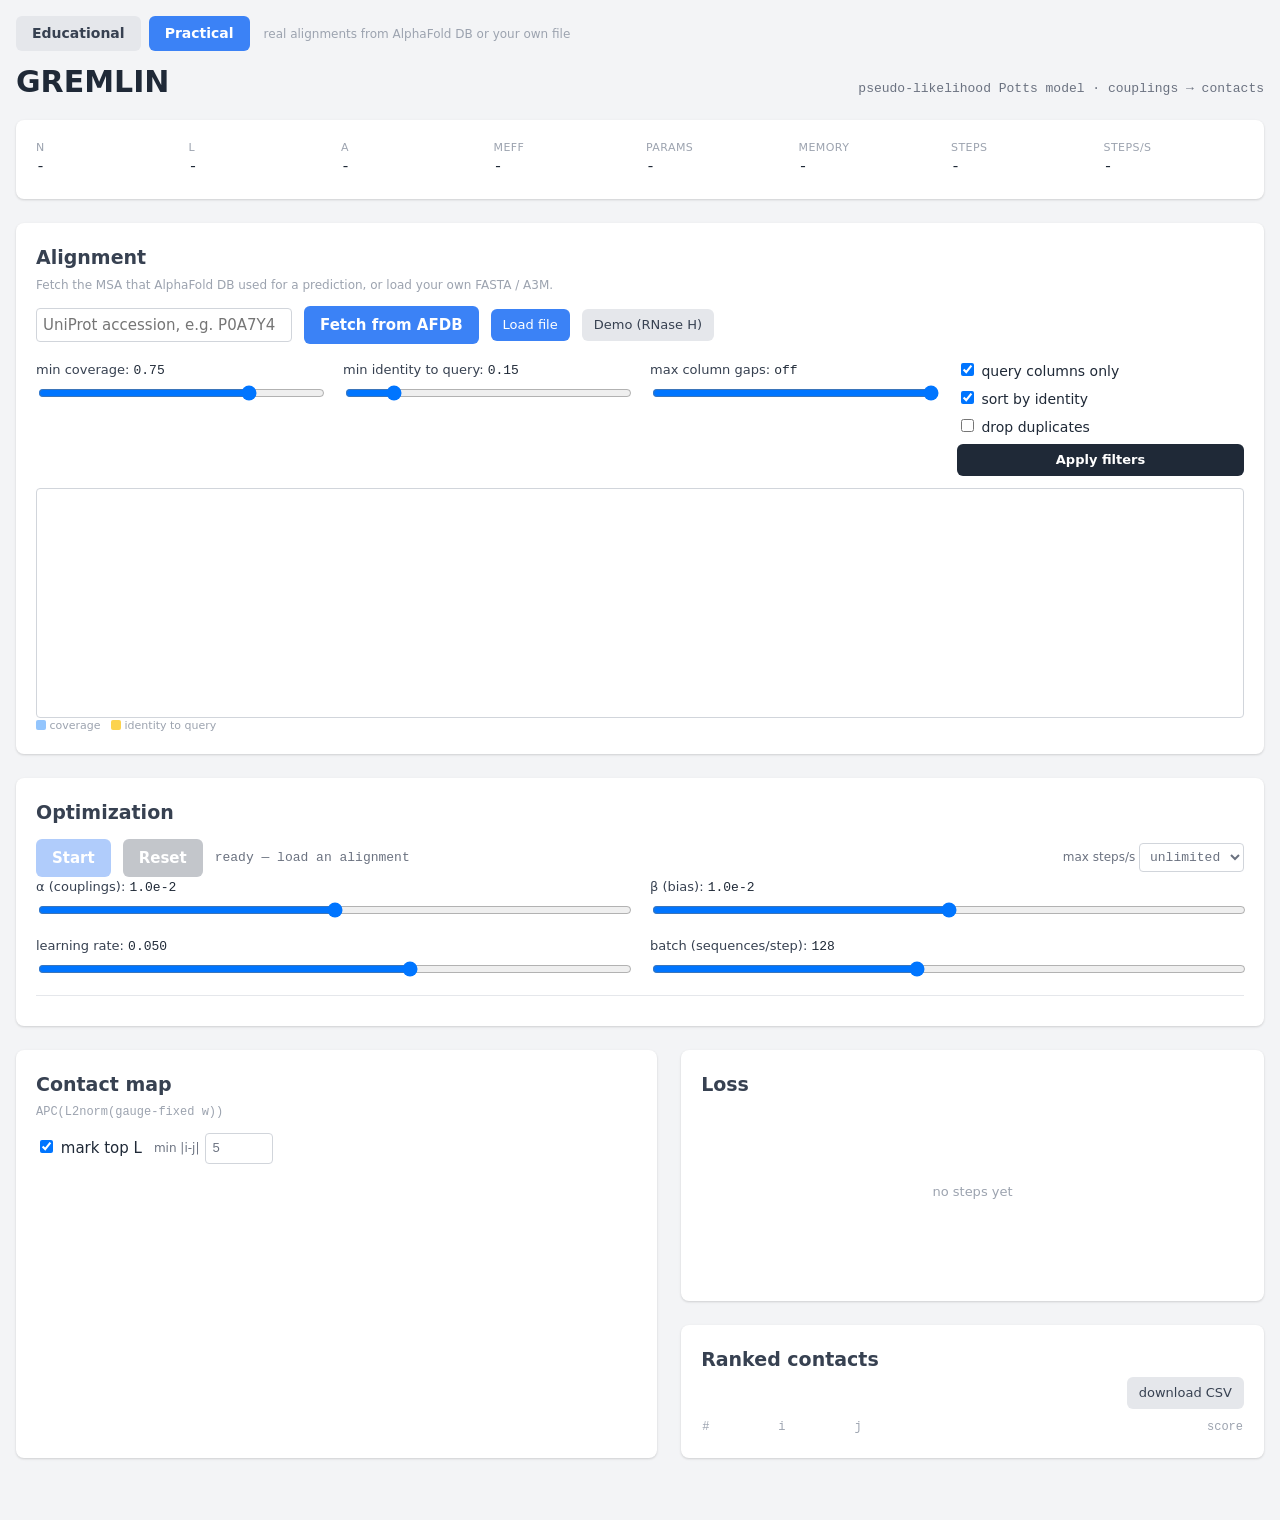
==== practical.html @ e768a0dc "Make GREMLIN fast enough for real MSAs; split into educational + practical pages The original was a " ====
<!DOCTYPE html>
<html lang="en">
<head>
  <meta charset="utf-8">
  <meta name="viewport" content="width=device-width, initial-scale=1">
  <title>GREMLIN &mdash; practical</title>
  <link rel="stylesheet" href="style.css">
  <link rel="icon" href="data:image/svg+xml,%3Csvg xmlns='http://www.w3.org/2000/svg' viewBox='0 0 16 16'%3E%3Crect width='16' height='16' fill='%23fff'/%3E%3Crect x='1' y='1' width='14' height='14' fill='none' stroke='%23111'/%3E%3Crect x='2' y='2' width='2' height='2' fill='%233b82f6'/%3E%3Crect x='12' y='12' width='2' height='2' fill='%233b82f6'/%3E%3Crect x='5' y='9' width='2' height='2' fill='%233b82f6'/%3E%3Crect x='9' y='5' width='2' height='2' fill='%233b82f6'/%3E%3C/svg%3E">
  <!--
    Practical page: real alignments from AlphaFold DB or your own file, with one
    output that matters -- APC(L2norm(gauge-fixed w)) -- redrawn live while the
    optimizer runs.

    Input conventions match py2Dmol so the two agree on what an alignment is:
    a3m lowercase columns are insertions, coverage is the non-gap fraction of a
    row, identity is measured against the query, '-' '.' ' ' and 'X' all count
    as gaps, and the defaults are coverage >= 0.75 and identity >= 0.15.
  -->
</head>
<body>
  <div id="root"></div>
  <noscript>This page needs JavaScript.</noscript>

  <script src="msa.js"></script>
  <script src="ui.js"></script>
  <!-- gremlin-core.js is NOT loaded here: it runs as a Worker, so the optimizer
       never touches the UI thread. -->
  <script src="practical.js"></script>

  <script>
    if (location.protocol === 'file:') {
      document.getElementById('root').innerHTML =
        '<div class="banner err" style="max-width:44rem;margin:4rem auto">' +
        '<b>Serve this over HTTP.</b><br>Web Workers are blocked on the ' +
        '<code>file://</code> origin. From this directory:<br><br>' +
        '<code>python3 -m http.server 8000</code><br><br>then open ' +
        '<code>http://localhost:8000/practical.html</code>.</div>';
    }
  </script>
</body>
</html>
---- style.css ----
/* Hand-written to replace the Tailwind CDN build (407KB of JIT compiler at
   runtime). Everything here is used; there is no framework to tree-shake. */

:root {
  --bg: #f3f4f6;
  --card: #ffffff;
  --ink: #1f2937;
  --muted: #6b7280;
  --faint: #9ca3af;
  --line: #e5e7eb;
  --blue: #3b82f6;
  --blue-dark: #2563eb;
  --red: #ef4444;
  --red-dark: #dc2626;
  --mono: ui-monospace, SFMono-Regular, Menlo, Consolas, monospace;
}

* { box-sizing: border-box; }

body {
  margin: 0;
  background: var(--bg);
  color: var(--ink);
  font: 15px/1.5 ui-sans-serif, system-ui, -apple-system, "Segoe UI", sans-serif;
}

.wrap { max-width: 1280px; margin: 0 auto; padding: 8px 16px 64px; }

/* ---- page switcher ---- */
.nav {
  display: flex; align-items: center; gap: 8px;
  max-width: 1280px; margin: 0 auto; padding: 16px 16px 0;
}
.nav a {
  font-size: 14px; font-weight: 600; text-decoration: none;
  color: #374151; background: #e5e7eb;
  padding: 7px 16px; border-radius: 6px;
}
.nav a:hover { background: #d1d5db; }
.nav a.on { background: var(--blue); color: #fff; }
.nav a.on:hover { background: var(--blue-dark); }
.nav-note { font-size: 12px; color: var(--faint); margin-left: 6px; }

/* ---- educational page ---- */
.edu-title { font-size: 30px; font-weight: 700; text-align: center; color: #1f2937; margin: 16px 0 24px; }
.sliders3 { display: grid; grid-template-columns: 1fr; gap: 16px; }
@media (min-width: 768px) { .sliders3 { grid-template-columns: repeat(3, 1fr); } }
.heat-label { font-family: var(--mono); font-size: 13px; color: var(--muted); margin-bottom: 8px; }

/* ---- practical page ---- */
.filters {
  display: grid; grid-template-columns: 1fr; gap: 12px 20px; margin-top: 16px;
}
@media (min-width: 900px) { .filters { grid-template-columns: repeat(4, 1fr); } }
.col-checks { display: flex; flex-direction: column; gap: 6px; font-size: 14px; }
.grid-main { display: grid; grid-template-columns: 1fr; gap: 24px; }
@media (min-width: 1024px) { .grid-main { grid-template-columns: minmax(0, 1.1fr) minmax(0, 1fr); } }
.key { display: inline-block; width: 10px; height: 10px; border-radius: 2px; vertical-align: -1px; }
.key.cov { background: #93c5fd; }
.key.idn { background: #fcd34d; }
.live {
  font-family: var(--mono); font-size: 12px; color: var(--muted);
  margin-top: 12px; padding-top: 10px; border-top: 1px solid var(--line);
}

/* ---- header ---- */
.head { display: flex; align-items: baseline; justify-content: space-between; flex-wrap: wrap; gap: 8px; margin-bottom: 16px; }
.head h1 { font-size: 30px; font-weight: 700; margin: 0; }
.head .sub { font-family: var(--mono); font-size: 13px; color: var(--muted); }

/* ---- cards & grid ---- */
.card { background: var(--card); border-radius: 8px; box-shadow: 0 1px 3px rgba(0,0,0,.1), 0 1px 2px rgba(0,0,0,.06); padding: 20px; }
.card h2 { font-size: 19px; font-weight: 600; color: #374151; margin: 0 0 4px; }
.card .note { font-size: 12px; color: var(--faint); margin-bottom: 12px; }
.card .note.mono { font-family: var(--mono); }

.grid2 { display: grid; grid-template-columns: 1fr; gap: 24px; margin-bottom: 24px; }
@media (min-width: 1024px) { .grid2 { grid-template-columns: 1fr 1fr; } }
.stack { display: flex; flex-direction: column; gap: 24px; }

/* ---- status strip ---- */
.stats { display: grid; grid-template-columns: repeat(2, 1fr); gap: 12px; margin-bottom: 24px; }
@media (min-width: 640px) { .stats { grid-template-columns: repeat(4, 1fr); } }
@media (min-width: 1024px) { .stats { grid-template-columns: repeat(8, 1fr); } }
.stats .k { font-size: 11px; text-transform: uppercase; letter-spacing: .04em; color: var(--faint); }
.stats .v { font-family: var(--mono); font-size: 15px; }

/* ---- banners ---- */
.banner { border-radius: 8px; padding: 12px 16px; margin-bottom: 16px; font-size: 14px; }
.banner.err { background: #fef2f2; border: 1px solid #fca5a5; color: #7f1d1d; }
.banner.warn { background: #fffbeb; border: 1px solid #fcd34d; color: #78350f; }
.banner.info { background: #eff6ff; border: 1px solid #93c5fd; color: #1e3a8a; }
.banner[hidden] { display: none; }

/* ---- controls ---- */
.row { display: flex; gap: 12px; align-items: center; flex-wrap: wrap; }
button {
  font: inherit; font-weight: 600; border: 0; border-radius: 6px;
  padding: 8px 16px; cursor: pointer; color: #fff; background: var(--blue);
}
button:hover { background: var(--blue-dark); }
button:disabled { opacity: .4; cursor: default; }
button.stop { background: var(--red); }
button.stop:hover { background: var(--red-dark); }
button.grey { background: #6b7280; }
button.grey:hover { background: #4b5563; }
button.small { padding: 6px 12px; font-size: 13px; font-weight: 500; background: #e5e7eb; color: #374151; }
button.small:hover { background: #d1d5db; }
button.dark { padding: 6px 12px; font-size: 13px; background: #1f2937; }
button.dark:hover { background: #111827; }

select, input[type=number], input[type=text], textarea {
  font: inherit; border: 1px solid #d1d5db; border-radius: 4px; padding: 5px 6px; background: #fff; color: inherit;
}
select, input[type=number] { font-family: var(--mono); font-size: 13px; }
input[type=number] { width: 74px; }
textarea { font-family: var(--mono); font-size: 13px; width: 100%; resize: vertical; }
input[type=range] { width: 100%; }

.sliders { display: grid; grid-template-columns: 1fr 1fr; gap: 12px 20px; }
.sl label { display: block; font-size: 13px; font-weight: 500; color: #374151; margin-bottom: 2px; }
.sl label .val { font-family: var(--mono); color: var(--ink); }
.checks { display: grid; grid-template-columns: 1fr 1fr; gap: 8px 20px; margin-top: 12px; font-size: 14px; }
.checks label.cb { display: flex; align-items: center; gap: 8px; }
.spacer { margin-left: auto; }
.file-btn { display: inline-block; background: var(--blue); color: #fff; font-size: 13px; font-weight: 500; padding: 6px 12px; border-radius: 6px; cursor: pointer; }
.file-btn:hover { background: var(--blue-dark); }
.file-btn input { display: none; }

/* ---- formula panel ---- */
.formula { font-family: var(--mono); font-size: 14px; color: #374151; line-height: 1.9; }
.formula .w { color: #2563eb; }
.formula .b { color: #dc2626; }
.formula .reg { color: #16a34a; }
.formula .hint { font-family: inherit; font-size: 12px; color: var(--faint); line-height: 1.6; margin-top: 8px; }
.formula .live { font-family: var(--mono); font-size: 12px; color: var(--muted); margin-top: 8px; padding-top: 8px; border-top: 1px solid var(--line); }

/* ---- misc text ---- */
.small { font-size: 12px; color: var(--muted); }
.tiny { font-size: 11px; color: var(--faint); }
.mono { font-family: var(--mono); }
ul.warnings { font-size: 12px; color: var(--muted); margin: 12px 0 0; padding-left: 18px; }
.status { font-family: var(--mono); font-size: 13px; color: var(--muted); margin: 8px 0 12px; }

/* ---- canvases ---- */
canvas { display: block; }
canvas.clickable { cursor: crosshair; }
.scrollx { overflow-x: auto; }

/* ---- MSA editor ---- */
.msa-edit { display: flex; height: 250px; }
.msa-gutter { width: 22px; margin-right: 8px; overflow: hidden; padding-top: 9px; flex: none; }
.msa-gutter div { height: 22px; display: flex; align-items: center; }
.msa-gutter input { margin: 0; }
.msa-stage { position: relative; flex: 1; }
.msa-stage canvas { position: absolute; top: 0; left: 0; border-radius: 4px; }
.msa-stage textarea {
  position: absolute; top: 0; left: 0; width: 100%; height: 250px;
  padding: 8px; font-size: 15px; line-height: 22px; letter-spacing: 0;
  border: 1px solid #ccc; border-radius: 4px; resize: none;
  color: transparent; caret-color: #000; background: transparent;
  overflow: auto; white-space: pre;
}
.msa-view { position: relative; overflow-y: auto; border: 1px solid #d1d5db; border-radius: 4px; cursor: pointer; }
.msa-view canvas { position: sticky; top: 0; left: 0; }

/* ---- contact table ---- */
.tbl-wrap { max-height: 340px; overflow-y: auto; }
input[type=number] { width: 68px; }
label.small input[type=number] { margin-left: 2px; }
table { width: 100%; border-collapse: collapse; font-family: var(--mono); font-size: 12px; }
thead th { text-align: left; color: var(--faint); font-weight: 500; padding-bottom: 2px; }
thead th.r, tbody td.r { text-align: right; }
tbody tr { cursor: pointer; }
tbody tr:hover { background: #f3f4f6; }
tbody td { padding: 1px 0; }
tbody td.dim { color: var(--faint); }
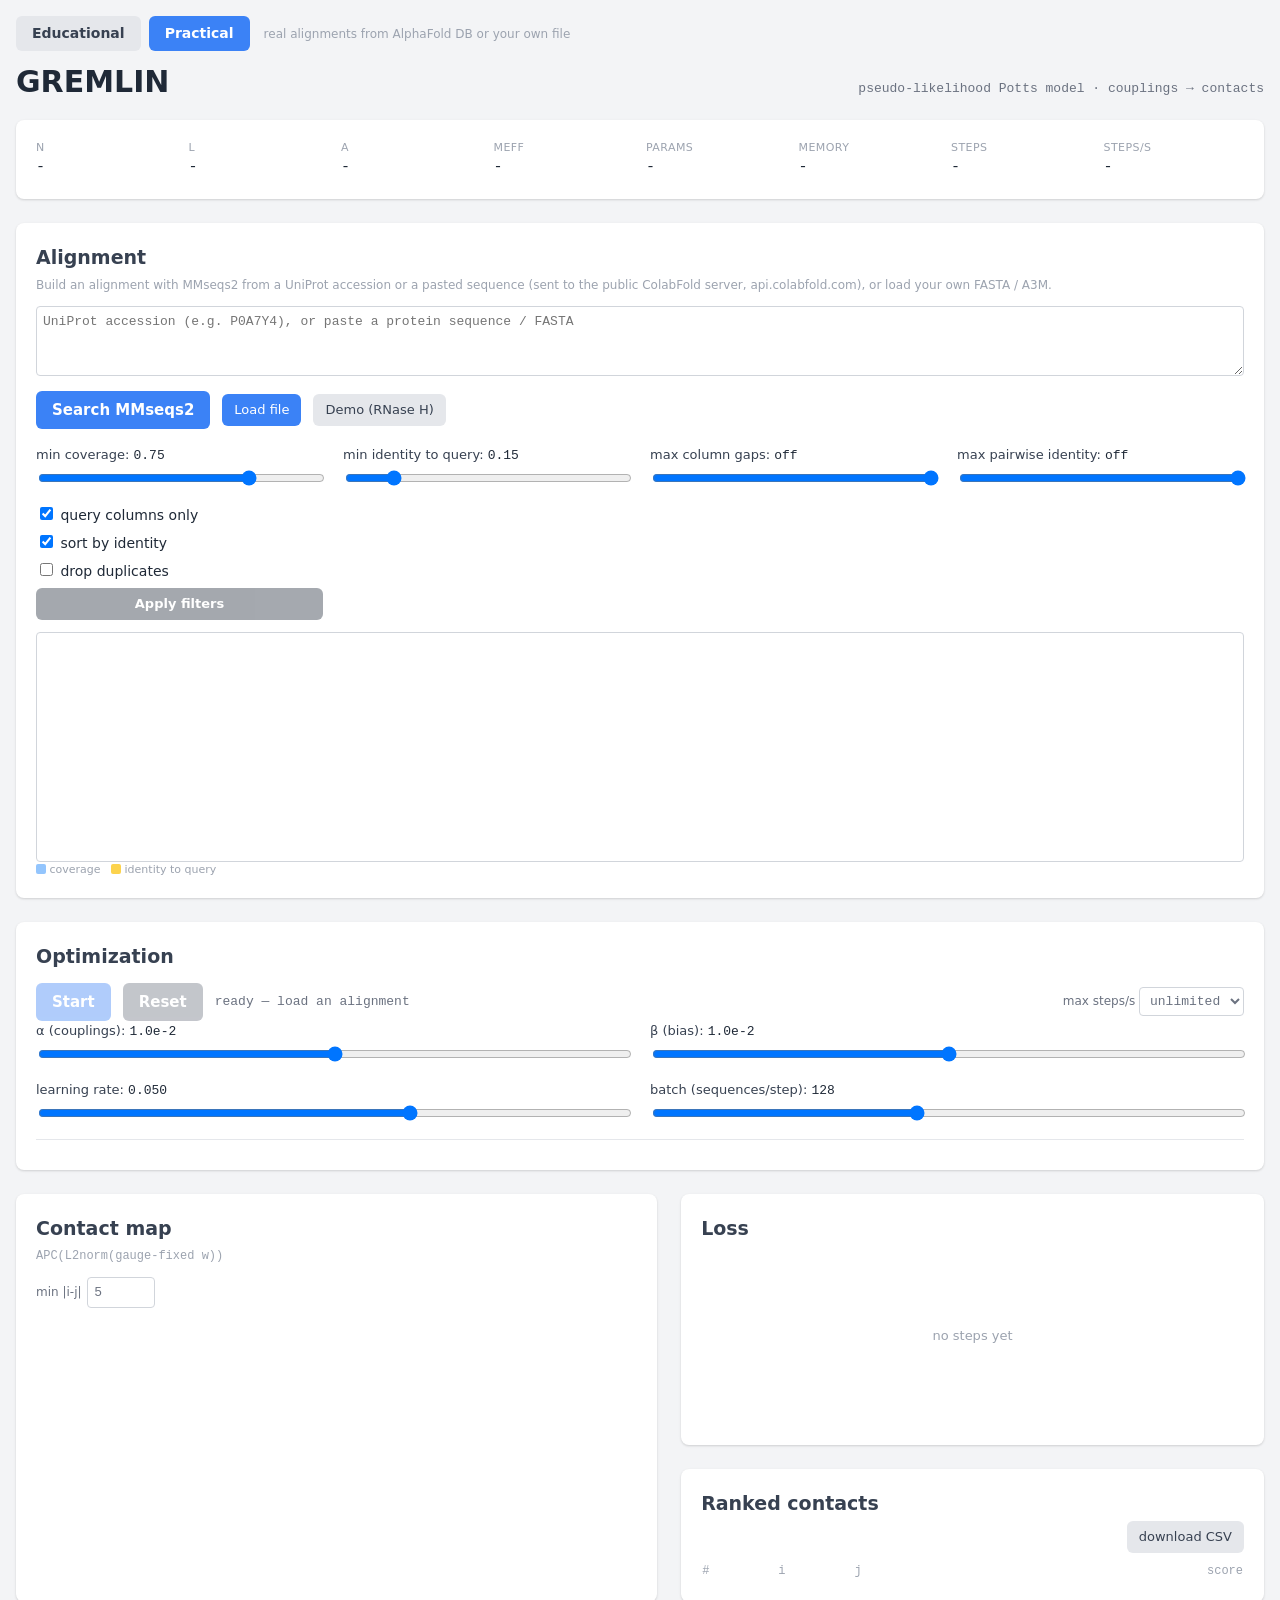
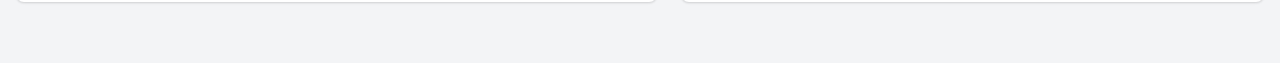
==== commit 174cbbc9: "Build alignments with MMseqs2; drop the AlphaFold DB path AFDB's /files/ path answers 403 to every r" ====
--- a/practical.html
+++ b/practical.html
@@ -7,7 +7,7 @@
   <link rel="stylesheet" href="style.css">
   <link rel="icon" href="data:image/svg+xml,%3Csvg xmlns='http://www.w3.org/2000/svg' viewBox='0 0 16 16'%3E%3Crect width='16' height='16' fill='%23fff'/%3E%3Crect x='1' y='1' width='14' height='14' fill='none' stroke='%23111'/%3E%3Crect x='2' y='2' width='2' height='2' fill='%233b82f6'/%3E%3Crect x='12' y='12' width='2' height='2' fill='%233b82f6'/%3E%3Crect x='5' y='9' width='2' height='2' fill='%233b82f6'/%3E%3Crect x='9' y='5' width='2' height='2' fill='%233b82f6'/%3E%3C/svg%3E">
   <!--
-    Practical page: real alignments from AlphaFold DB or your own file, with one
+    Practical page: real alignments built with MMseqs2, or your own file, with one
     output that matters -- APC(L2norm(gauge-fixed w)) -- redrawn live while the
     optimizer runs.
 
@@ -22,6 +22,7 @@
   <noscript>This page needs JavaScript.</noscript>
 
   <script src="msa.js"></script>
+  <script src="mmseqs.js"></script>
   <script src="ui.js"></script>
   <!-- gremlin-core.js is NOT loaded here: it runs as a Worker, so the optimizer
        never touches the UI thread. -->
--- a/style.css
+++ b/style.css
@@ -99,7 +99,9 @@
   padding: 8px 16px; cursor: pointer; color: #fff; background: var(--blue);
 }
 button:hover { background: var(--blue-dark); }
-button:disabled { opacity: .4; cursor: default; }
+/* pointer-events off so the :hover colour rules below cannot fire on a
+   disabled button, which otherwise reads as still clickable */
+button:disabled { opacity: .4; cursor: default; pointer-events: none; }
 button.stop { background: var(--red); }
 button.stop:hover { background: var(--red-dark); }
 button.grey { background: #6b7280; }
@@ -175,3 +177,33 @@
 tbody tr:hover { background: #f3f4f6; }
 tbody td { padding: 1px 0; }
 tbody td.dim { color: var(--faint); }
+
+/* ---- backend badge ---- */
+.badge {
+  font-family: var(--mono); font-size: 11px; font-weight: 600;
+  padding: 3px 8px; border-radius: 10px; letter-spacing: .02em;
+  text-transform: uppercase; cursor: help;
+}
+.badge-fast { background: #dcfce7; color: #166534; }
+.badge-plain { background: #e5e7eb; color: #4b5563; }
+
+/* ---- coupling-block popup (practical page) ---- */
+/* Rows in the ranked table open the A x A block behind that pair's score. */
+tr.clickrow { cursor: pointer; }
+tr.clickrow:hover td { background: #eff6ff; }
+
+.modal {
+  position: fixed; inset: 0; z-index: 50;
+  background: rgba(17, 24, 39, .45);
+  display: flex; align-items: center; justify-content: center;
+  padding: 20px;
+}
+.modal[hidden] { display: none; }        /* [hidden] loses to display:flex otherwise */
+.modal-box {
+  background: #fff; border-radius: 10px; padding: 18px 20px 16px;
+  box-shadow: 0 10px 40px rgba(0, 0, 0, .3);
+  max-width: 100%; max-height: 100%; overflow: auto;
+}
+.modal-head { display: flex; align-items: center; justify-content: space-between; gap: 24px; }
+.modal-head h2 { margin: 0; }
+.modal-box canvas { display: block; margin: 10px 0 6px; }
